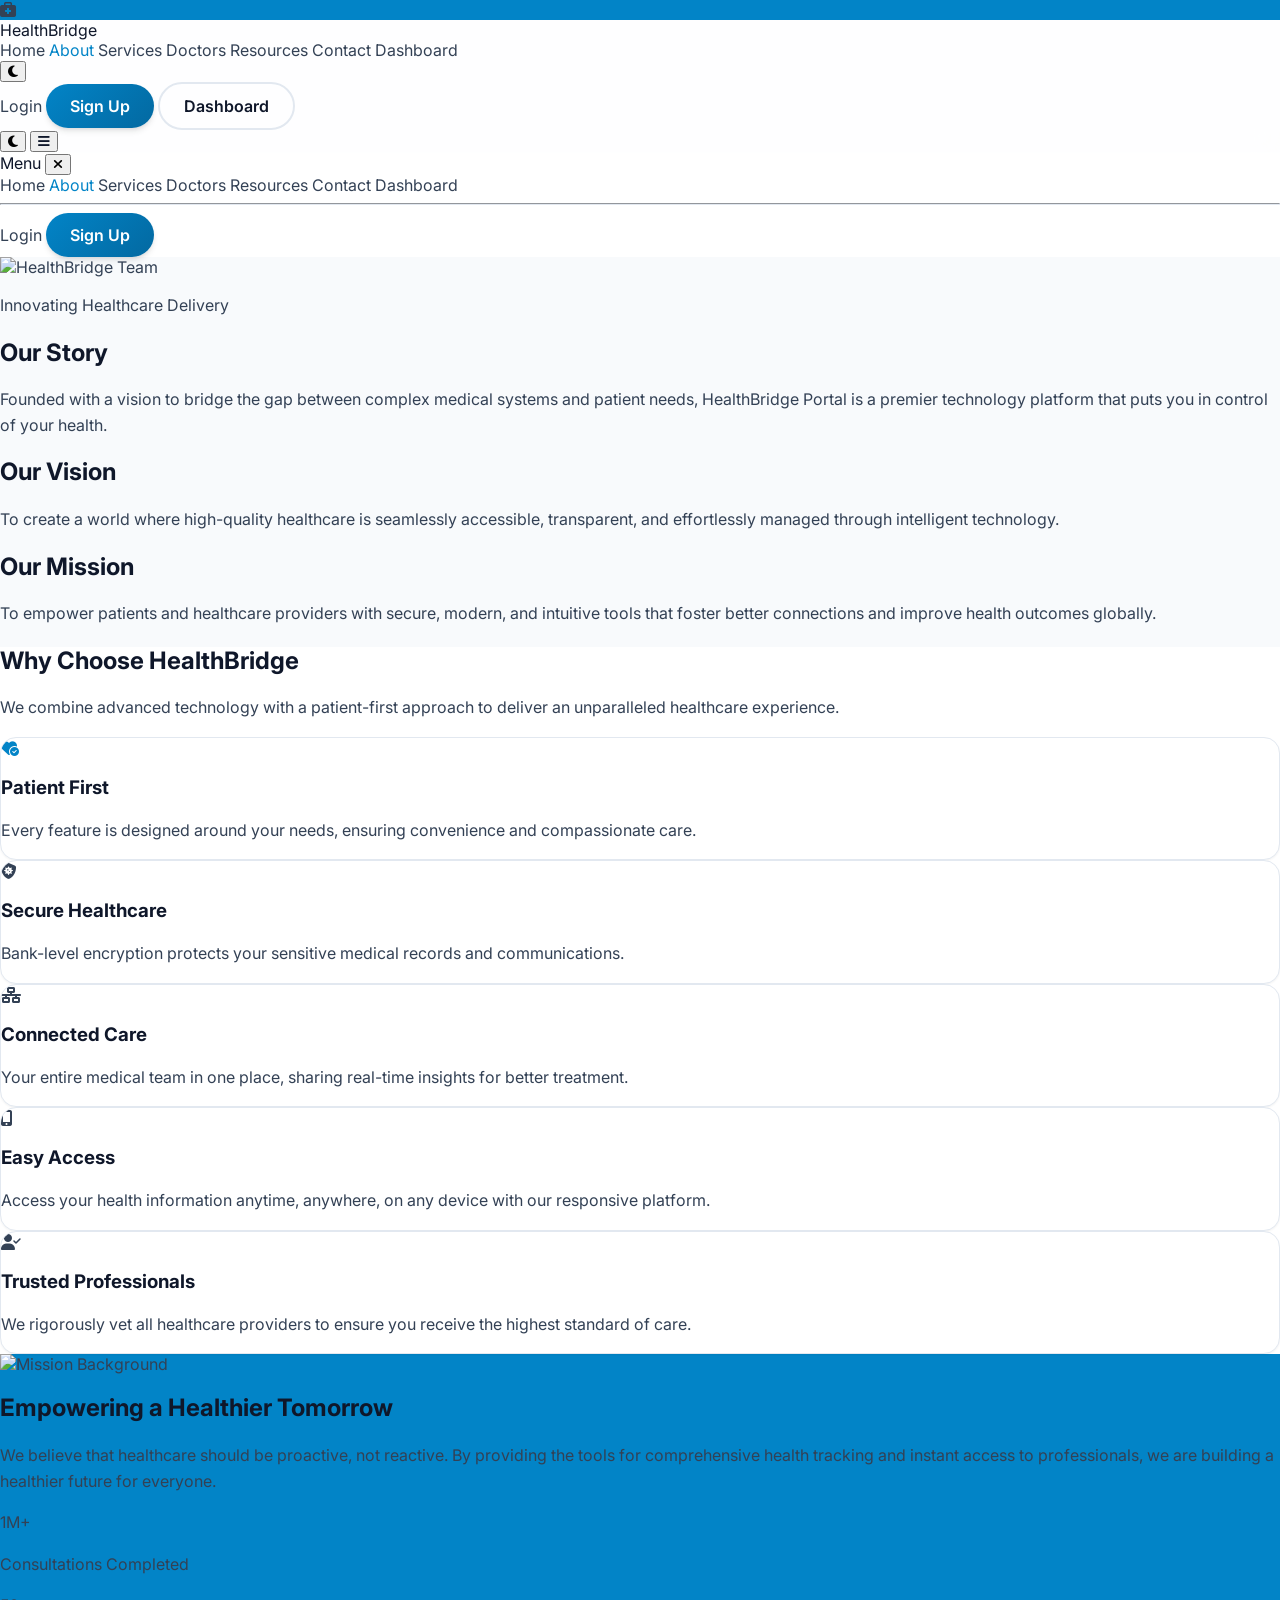
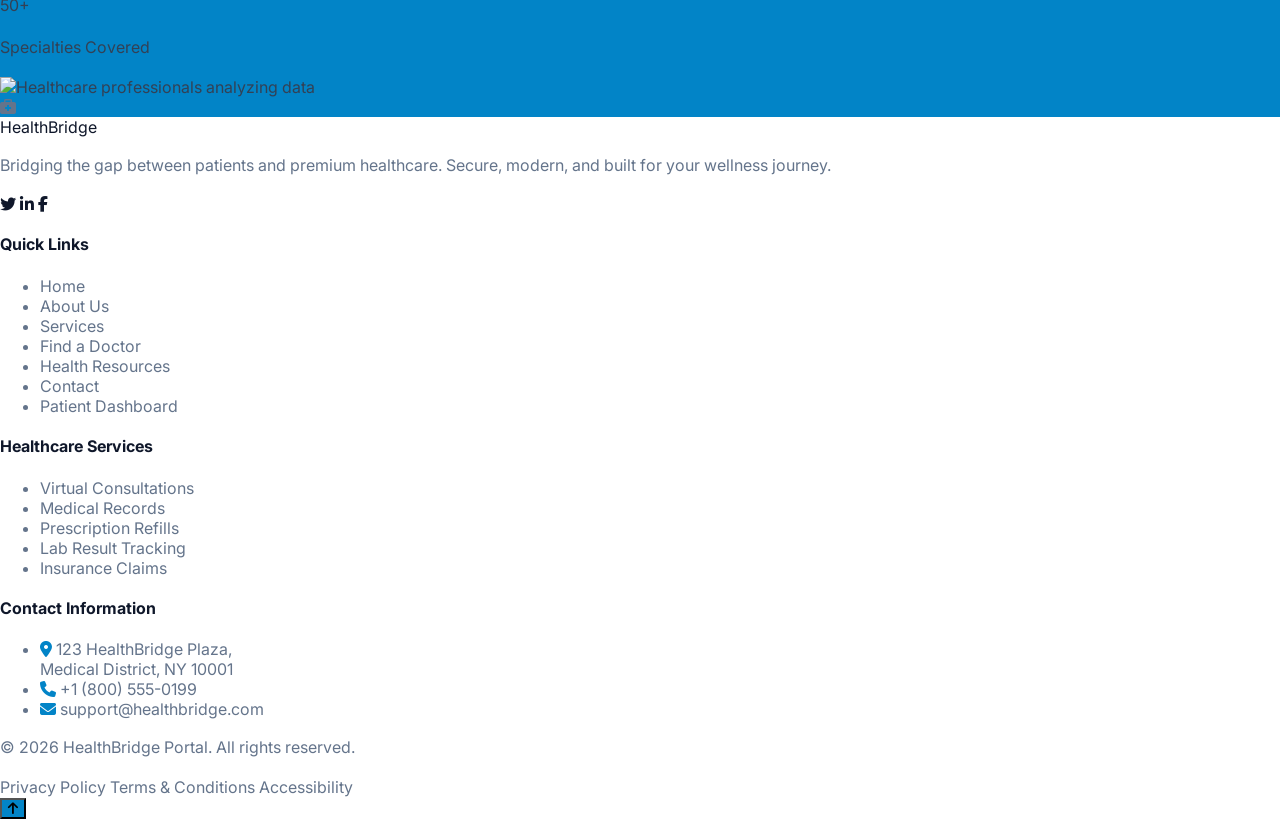
==== about.html @ a3073167 "first commit" ====
<!DOCTYPE html>
<html lang="en" dir="ltr">
<head>
    <meta charset="UTF-8">
    <meta name="viewport" content="width=device-width, initial-scale=1.0">
    <title>About Us | HealthBridge Portal</title>
    
    <script src="https://cdn.tailwindcss.com"></script>
    <script>
        tailwind.config = {
            darkMode: 'class',
            theme: {
                extend: {
                    colors: {
                        primary: { DEFAULT: '#0284c7', dark: '#0369a1' },
                        secondary: '#0f172a', accent: '#0ea5e9',
                        bgbase: 'var(--color-bg-base)', bgsurface: 'var(--color-bg-surface)',
                    }
                }
            }
        }
    </script>
    
    <link rel="stylesheet" href="https://cdnjs.cloudflare.com/ajax/libs/font-awesome/6.4.0/css/all.min.css">
    <link href="https://unpkg.com/aos@2.3.1/dist/aos.css" rel="stylesheet">
    <link rel="stylesheet" href="css/style.css">
</head>
<body class="antialiased selection:bg-primary selection:text-white overflow-x-hidden">

    <!-- Global Header Placeholder -->
    <div id="global-header"></div>
    
    <!-- Global Mobile Menu Placeholder -->
    <div id="global-mobile-menu"></div>

    <main class="pt-20">
        <!-- Section 1: About HealthBridge -->
        <section class="py-20 bg-base overflow-hidden">
            <div class="max-w-7xl mx-auto px-4 sm:px-6 lg:px-8">
                <div class="grid grid-cols-1 lg:grid-cols-2 gap-16 items-center">
                    <div class="relative rounded-[2rem] overflow-hidden shadow-2xl aspect-[4/3]" data-aos="fade-right">
                        <img src="https://images.unsplash.com/photo-1551076805-e1869033e561?auto=format&fit=crop&q=80&w=2000" alt="HealthBridge Team" class="w-full h-full object-cover">
                        <div class="absolute inset-0 bg-gradient-to-t from-black/60 to-transparent"></div>
                        <div class="absolute bottom-8 left-8 right-8 text-white">
                            <p class="font-bold text-2xl">Innovating Healthcare Delivery</p>
                        </div>
                    </div>
                    
                    <div data-aos="fade-left">
                        <h1 class="text-4xl md:text-5xl font-extrabold mb-6">Our Story</h1>
                        <p class="text-lg text-text-muted mb-6">
                            Founded with a vision to bridge the gap between complex medical systems and patient needs, HealthBridge Portal is a premier technology platform that puts you in control of your health.
                        </p>
                        <h2 class="text-2xl font-bold mb-4">Our Vision</h2>
                        <p class="text-text-muted mb-6">
                            To create a world where high-quality healthcare is seamlessly accessible, transparent, and effortlessly managed through intelligent technology.
                        </p>
                        <h2 class="text-2xl font-bold mb-4">Our Mission</h2>
                        <p class="text-text-muted">
                            To empower patients and healthcare providers with secure, modern, and intuitive tools that foster better connections and improve health outcomes globally.
                        </p>
                    </div>
                </div>
            </div>
        </section>

        <!-- Section 2: Why HealthBridge -->
        <section class="py-24 bg-surface">
            <div class="max-w-7xl mx-auto px-4 sm:px-6 lg:px-8">
                <div class="text-center mb-16" data-aos="fade-up">
                    <h2 class="text-3xl md:text-4xl font-bold mb-4">Why Choose HealthBridge</h2>
                    <p class="text-text-muted text-lg max-w-2xl mx-auto">We combine advanced technology with a patient-first approach to deliver an unparalleled healthcare experience.</p>
                </div>
                
                <div class="grid grid-cols-1 md:grid-cols-2 lg:grid-cols-3 gap-8">
                    <!-- Feature Cards -->
                    <div class="premium-card p-8 group" data-aos="zoom-in" data-aos-delay="100">
                        <div class="w-14 h-14 rounded-2xl bg-primary/10 text-primary flex items-center justify-center text-2xl mb-6 transition-transform group-hover:scale-110 group-hover:rotate-6">
                            <i class="fa-solid fa-heart-circle-check"></i>
                        </div>
                        <h3 class="text-xl font-bold mb-3">Patient First</h3>
                        <p class="text-text-muted">Every feature is designed around your needs, ensuring convenience and compassionate care.</p>
                    </div>
                    
                    <div class="premium-card p-8 group" data-aos="zoom-in" data-aos-delay="200">
                        <div class="w-14 h-14 rounded-2xl bg-teal-500/10 text-teal-600 flex items-center justify-center text-2xl mb-6 transition-transform group-hover:scale-110 group-hover:rotate-6">
                            <i class="fa-solid fa-shield-virus"></i>
                        </div>
                        <h3 class="text-xl font-bold mb-3">Secure Healthcare</h3>
                        <p class="text-text-muted">Bank-level encryption protects your sensitive medical records and communications.</p>
                    </div>

                    <div class="premium-card p-8 group" data-aos="zoom-in" data-aos-delay="300">
                        <div class="w-14 h-14 rounded-2xl bg-indigo-500/10 text-indigo-600 flex items-center justify-center text-2xl mb-6 transition-transform group-hover:scale-110 group-hover:rotate-6">
                            <i class="fa-solid fa-network-wired"></i>
                        </div>
                        <h3 class="text-xl font-bold mb-3">Connected Care</h3>
                        <p class="text-text-muted">Your entire medical team in one place, sharing real-time insights for better treatment.</p>
                    </div>

                    <div class="premium-card p-8 group" data-aos="zoom-in" data-aos-delay="400">
                        <div class="w-14 h-14 rounded-2xl bg-purple-500/10 text-purple-600 flex items-center justify-center text-2xl mb-6 transition-transform group-hover:scale-110 group-hover:rotate-6">
                            <i class="fa-solid fa-mobile-screen-button"></i>
                        </div>
                        <h3 class="text-xl font-bold mb-3">Easy Access</h3>
                        <p class="text-text-muted">Access your health information anytime, anywhere, on any device with our responsive platform.</p>
                    </div>

                    <div class="premium-card p-8 group md:col-span-2 md:w-1/2 md:mx-auto lg:col-span-1 lg:w-full" data-aos="zoom-in" data-aos-delay="500">
                        <div class="w-14 h-14 rounded-2xl bg-orange-500/10 text-orange-600 flex items-center justify-center text-2xl mb-6 transition-transform group-hover:scale-110 group-hover:rotate-6">
                            <i class="fa-solid fa-user-check"></i>
                        </div>
                        <h3 class="text-xl font-bold mb-3">Trusted Professionals</h3>
                        <p class="text-text-muted">We rigorously vet all healthcare providers to ensure you receive the highest standard of care.</p>
                    </div>
                </div>
            </div>
        </section>

        <!-- Section 3: Our Healthcare Mission -->
        <section class="py-24 bg-primary text-white overflow-hidden relative">
            <div class="absolute inset-0 opacity-10">
                <img src="https://images.unsplash.com/photo-1516549655169-df83a0774514?auto=format&fit=crop&q=80&w=2000" alt="Mission Background" class="w-full h-full object-cover">
            </div>
            <div class="max-w-7xl mx-auto px-4 sm:px-6 lg:px-8 relative z-10">
                <div class="grid grid-cols-1 lg:grid-cols-2 gap-12 items-center">
                    <div data-aos="fade-up-right" data-aos-duration="1000">
                        <h2 class="text-4xl md:text-5xl font-extrabold mb-6 leading-tight">Empowering a Healthier Tomorrow</h2>
                        <p class="text-lg text-blue-100 mb-8 leading-relaxed">
                            We believe that healthcare should be proactive, not reactive. By providing the tools for comprehensive health tracking and instant access to professionals, we are building a healthier future for everyone.
                        </p>
                        <div class="grid grid-cols-2 gap-8 border-t border-white/20 pt-8">
                            <div>
                                <p class="text-4xl font-bold mb-2">1M+</p>
                                <p class="text-sm text-blue-200">Consultations Completed</p>
                            </div>
                            <div>
                                <p class="text-4xl font-bold mb-2">50+</p>
                                <p class="text-sm text-blue-200">Specialties Covered</p>
                            </div>
                        </div>
                    </div>
                    
                    <div class="relative h-[400px] rounded-3xl overflow-hidden shadow-2xl border-4 border-white/20" data-aos="fade-up-left" data-aos-duration="1000" data-aos-delay="200">
                        <img src="https://images.unsplash.com/photo-1584982751601-97dcc096659c?auto=format&fit=crop&q=80&w=1000" alt="Healthcare professionals analyzing data" class="w-full h-full object-cover hover:scale-105 transition-transform duration-700">
                    </div>
                </div>
            </div>
        </section>
    </main>

    <!-- Global Footer Placeholder -->
    <div id="global-footer"></div>

    <script src="https://unpkg.com/aos@2.3.1/dist/aos.js"></script>
    <script src="js/components.js"></script>
    <script src="js/main.js"></script>
</body>
</html>
---- css/style.css ----
/* =========================================
   HealthBridge Portal - Base Styles
   ========================================= */

@import url('https://fonts.googleapis.com/css2?family=Inter:wght@300;400;500;600;700&display=swap');

/* --- CSS Variables --- */
:root {
  /* Color Palette - Light Mode */
  --color-primary: #0284c7; /* Soft Blue/Teal mix */
  --color-primary-dark: #0369a1;
  --color-secondary: #0f172a; /* Deep Navy */
  --color-accent: #0ea5e9; /* Light Cyan */
  
  --color-bg-base: #f8fafc;
  --color-bg-surface: #ffffff;
  --color-bg-alt: #f1f5f9;
  
  --color-text-base: #334155;
  --color-text-muted: #64748b;
  --color-text-heading: #0f172a;
  
  --color-border: #e2e8f0;
  --color-border-focus: #bae6fd;
  
  --shadow-sm: 0 1px 2px 0 rgb(0 0 0 / 0.05);
  --shadow-md: 0 4px 6px -1px rgb(0 0 0 / 0.1), 0 2px 4px -2px rgb(0 0 0 / 0.1);
  --shadow-lg: 0 10px 15px -3px rgb(0 0 0 / 0.1), 0 4px 6px -4px rgb(0 0 0 / 0.1);
  --shadow-float: 0 20px 25px -5px rgb(0 0 0 / 0.1), 0 8px 10px -6px rgb(0 0 0 / 0.1);
  
  --glass-bg: rgba(255, 255, 255, 0.8);
  --glass-border: rgba(255, 255, 255, 0.3);
}

/* Dark Mode Variables */
html.dark {
  --color-primary: #38bdf8;
  --color-primary-dark: #0ea5e9;
  --color-secondary: #f8fafc;
  --color-accent: #7dd3fc;
  
  --color-bg-base: #0f172a;
  --color-bg-surface: #1e293b;
  --color-bg-alt: #0f172a;
  
  --color-text-base: #cbd5e1;
  --color-text-muted: #94a3b8;
  --color-text-heading: #f8fafc;
  
  --color-border: #334155;
  --color-border-focus: #0369a1;
  
  --shadow-sm: 0 1px 2px 0 rgb(0 0 0 / 0.3);
  --shadow-md: 0 4px 6px -1px rgb(0 0 0 / 0.4), 0 2px 4px -2px rgb(0 0 0 / 0.4);
  --shadow-lg: 0 10px 15px -3px rgb(0 0 0 / 0.5), 0 4px 6px -4px rgb(0 0 0 / 0.5);
  --shadow-float: 0 20px 25px -5px rgb(0 0 0 / 0.6), 0 8px 10px -6px rgb(0 0 0 / 0.6);
  
  --glass-bg: rgba(30, 41, 59, 0.8);
  --glass-border: rgba(51, 65, 85, 0.5);
}

/* --- Base Resets & Typography --- */
html {
  scroll-behavior: smooth;
  font-family: 'Inter', sans-serif;
  background-color: var(--color-bg-base);
  color: var(--color-text-base);
  transition: background-color 0.3s ease, color 0.3s ease;
  overflow-x: hidden;
}

body {
  margin: 0;
  padding: 0;
  overflow-x: hidden;
}

h1, h2, h3, h4, h5, h6 {
  color: var(--color-text-heading);
  font-weight: 700;
  line-height: 1.2;
}

p {
  line-height: 1.6;
}

a {
  text-decoration: none;
  color: inherit;
  transition: color 0.3s ease;
}

/* --- Utility Classes for Custom Variables --- */
.bg-base { background-color: var(--color-bg-base); }
.bg-surface { background-color: var(--color-bg-surface); }
.bg-alt { background-color: var(--color-bg-alt); }
.bg-primary { background-color: var(--color-primary); }

.text-primary { color: var(--color-primary); }
.text-heading { color: var(--color-text-heading); }
.text-base-color { color: var(--color-text-base); }
.text-muted { color: var(--color-text-muted); }

.border-custom { border-color: var(--color-border); }

/* --- Components --- */
.glass-header {
  background: var(--glass-bg);
  backdrop-filter: blur(12px);
  -webkit-backdrop-filter: blur(12px);
  border-bottom: 1px solid var(--glass-border);
}

.btn-primary {
  background: linear-gradient(135deg, var(--color-primary), var(--color-primary-dark));
  color: #ffffff;
  padding: 0.75rem 1.5rem;
  border-radius: 9999px;
  font-weight: 600;
  transition: all 0.3s ease;
  display: inline-flex;
  align-items: center;
  justify-content: center;
  gap: 0.5rem;
  box-shadow: var(--shadow-md);
  border: none;
  cursor: pointer;
}
.btn-primary:hover {
  transform: translateY(-2px);
  box-shadow: var(--shadow-lg);
}

.btn-secondary {
  background-color: transparent;
  color: var(--color-text-heading);
  padding: 0.75rem 1.5rem;
  border-radius: 9999px;
  font-weight: 600;
  transition: all 0.3s ease;
  border: 2px solid var(--color-border);
  display: inline-flex;
  align-items: center;
  justify-content: center;
  gap: 0.5rem;
  cursor: pointer;
}
.btn-secondary:hover {
  border-color: var(--color-primary);
  color: var(--color-primary);
  background-color: rgba(2, 132, 199, 0.05);
}
html.dark .btn-secondary:hover {
  background-color: rgba(56, 189, 248, 0.05);
}

.premium-card {
  background-color: var(--color-bg-surface);
  border-radius: 1rem;
  border: 1px solid var(--color-border);
  box-shadow: var(--shadow-sm);
  transition: all 0.3s ease;
  overflow: hidden;
}
.premium-card:hover {
  transform: translateY(-5px);
  box-shadow: var(--shadow-float);
  border-color: var(--color-primary);
}

/* --- RTL Support --- */
html[dir="rtl"] { text-align: right; }
html[dir="rtl"] .ml-auto { margin-right: auto; margin-left: 0; }
html[dir="rtl"] .mr-auto { margin-left: auto; margin-right: 0; }
html[dir="rtl"] .text-left { text-align: right; }
html[dir="rtl"] .text-right { text-align: left; }
html[dir="rtl"] .space-x-4 > * + * { margin-left: 0; margin-right: 1rem; }

/* Animations */
@keyframes floating {
  0% { transform: translateY(0px); }
  50% { transform: translateY(-15px); }
  100% { transform: translateY(0px); }
}
.animate-floating { animation: floating 4s ease-in-out infinite; }
.animate-floating-delayed { animation: floating 4s ease-in-out 2s infinite; }

::-webkit-scrollbar { width: 8px; }
::-webkit-scrollbar-track { background: var(--color-bg-base); }
::-webkit-scrollbar-thumb { background: var(--color-border); border-radius: 4px; }
::-webkit-scrollbar-thumb:hover { background: var(--color-primary); }
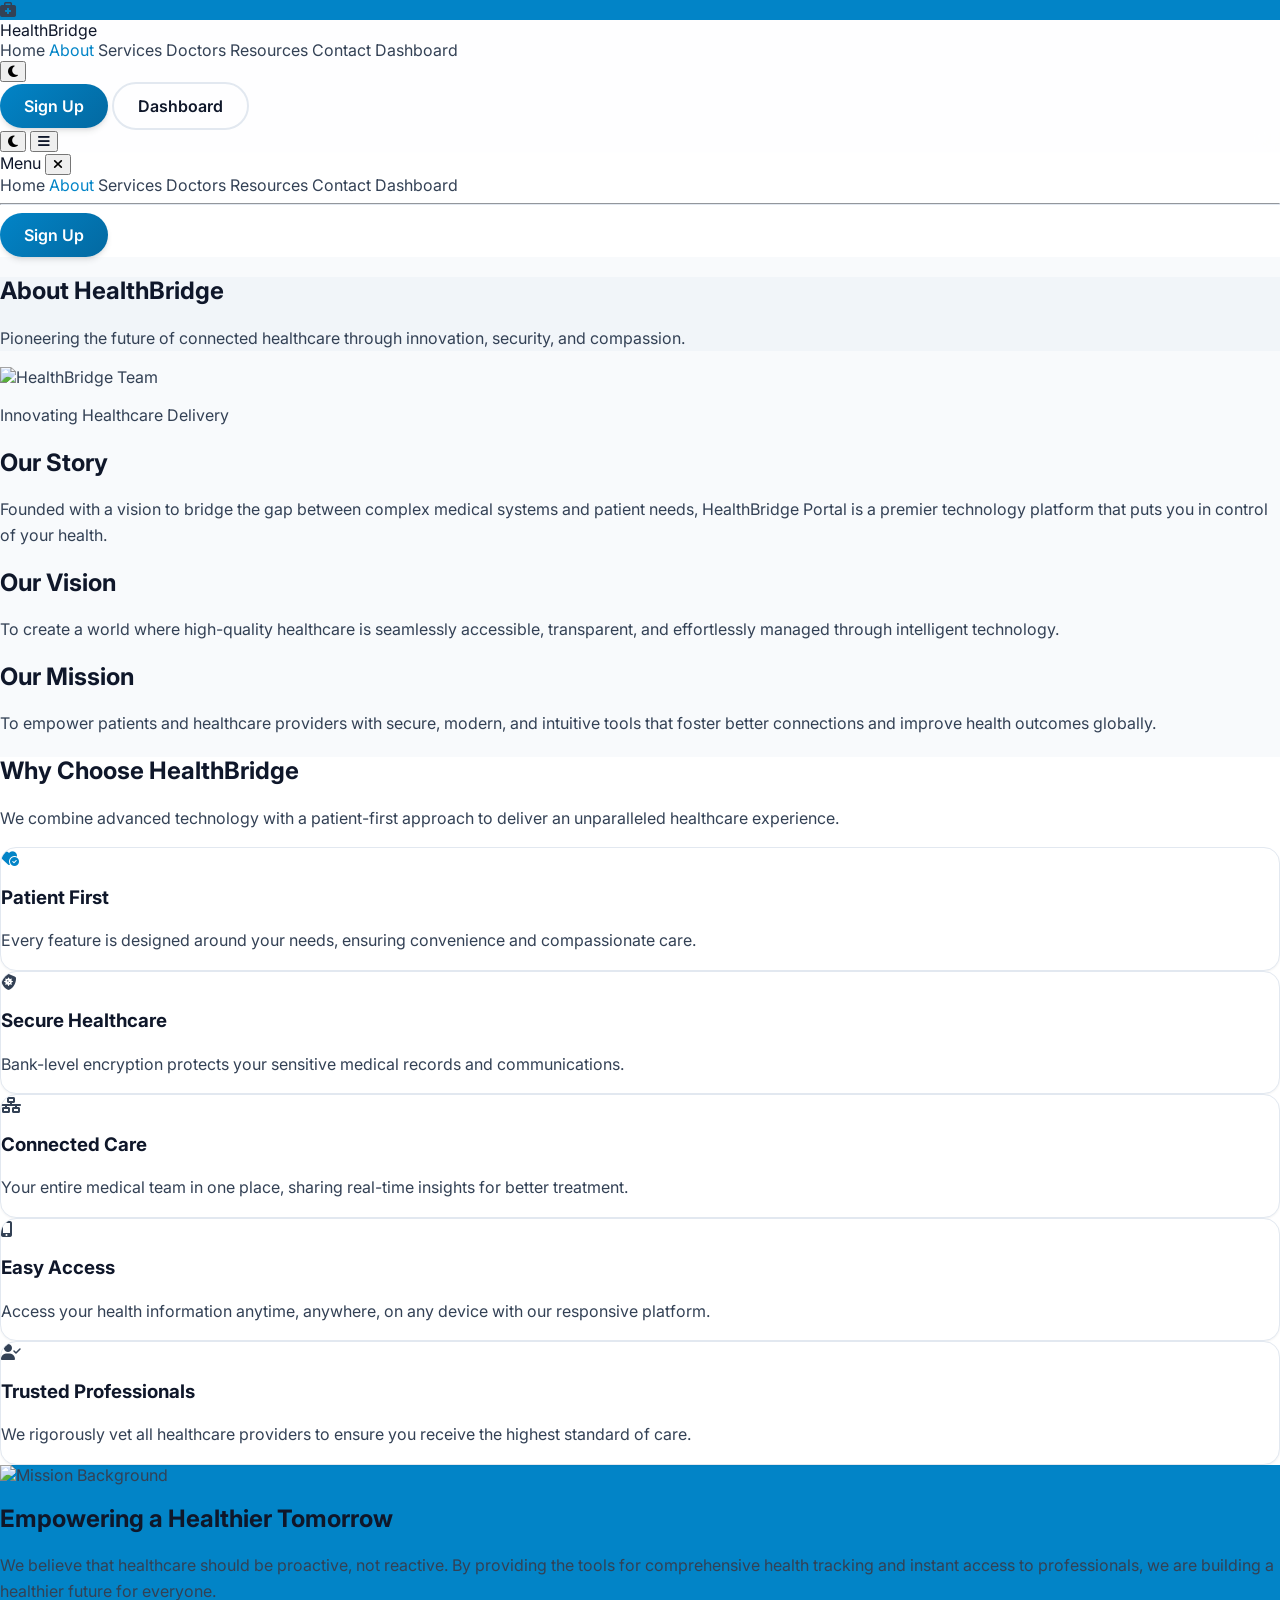
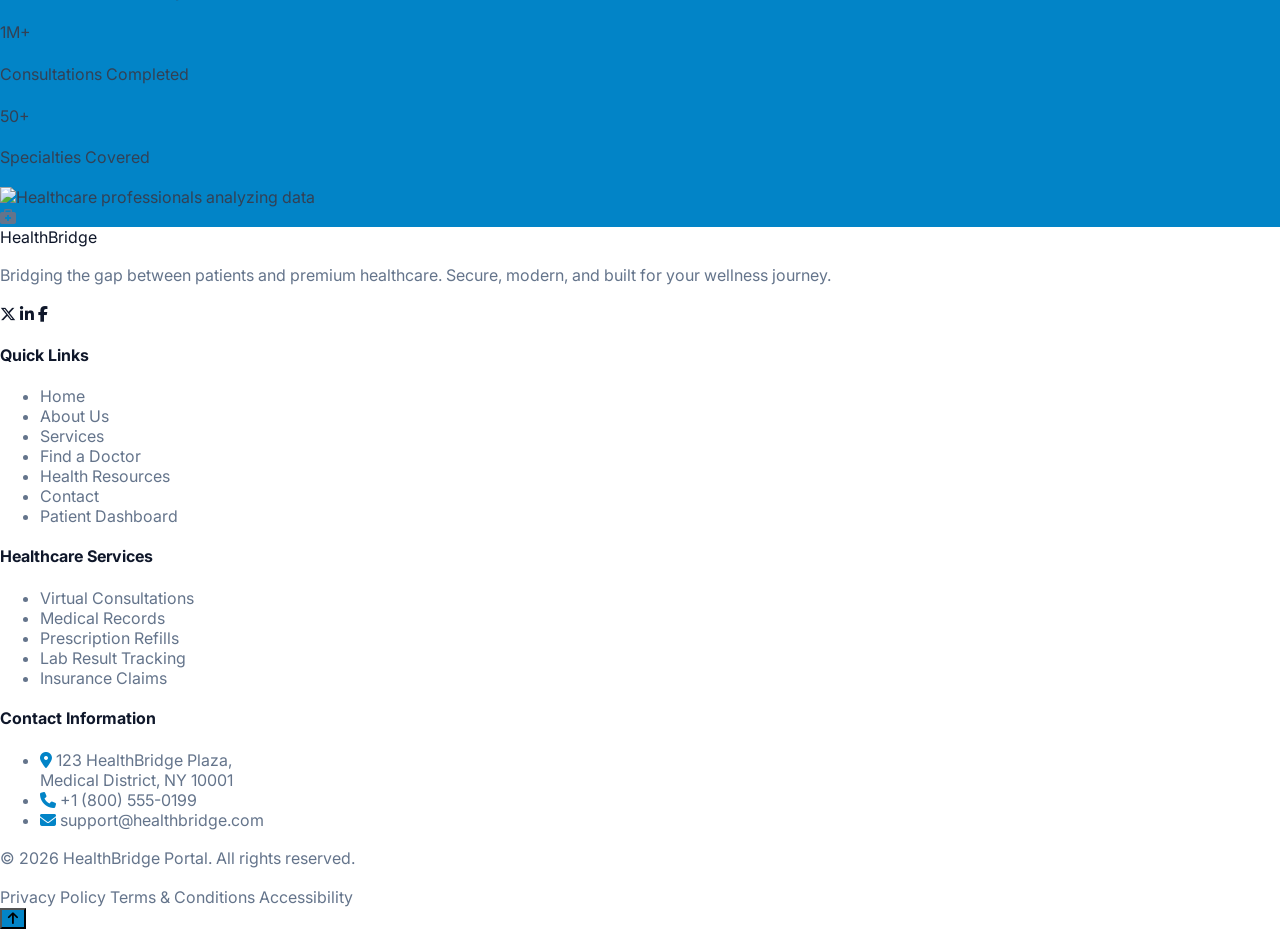
==== commit 0a5f00fb: "corrections" ====
--- a/about.html
+++ b/about.html
@@ -2,6 +2,7 @@
 <html lang="en" dir="ltr">
 <head>
     <meta charset="UTF-8">
+    <link rel="icon" type="image/svg+xml" href="favicon.svg">
     <meta name="viewport" content="width=device-width, initial-scale=1.0">
     <title>About Us | HealthBridge Portal</title>
     
@@ -21,7 +22,7 @@
         }
     </script>
     
-    <link rel="stylesheet" href="https://cdnjs.cloudflare.com/ajax/libs/font-awesome/6.4.0/css/all.min.css">
+    <link rel="stylesheet" href="https://cdnjs.cloudflare.com/ajax/libs/font-awesome/6.6.0/css/all.min.css">
     <link href="https://unpkg.com/aos@2.3.1/dist/aos.css" rel="stylesheet">
     <link rel="stylesheet" href="css/style.css">
 </head>
@@ -34,6 +35,16 @@
     <div id="global-mobile-menu"></div>
 
     <main class="pt-20">
+        <!-- Hero Section -->
+        <section class="relative py-24 md:py-32 lg:py-40 flex items-center justify-center overflow-hidden bg-alt">
+            <div class="absolute inset-0 bg-primary/5"></div>
+            <div class="absolute inset-0 bg-[url('https://images.unsplash.com/photo-1579684385127-1ef15d508118?auto=format&fit=crop&q=80&w=2000')] bg-cover bg-center opacity-10 dark:opacity-5"></div>
+            <div class="relative z-10 text-center px-4 max-w-4xl mx-auto" data-aos="fade-up">
+                <h1 class="text-5xl md:text-6xl lg:text-7xl font-extrabold text-heading mb-6 tracking-tight">About <span class="text-transparent bg-clip-text bg-gradient-to-r from-primary to-accent">HealthBridge</span></h1>
+                <p class="text-xl md:text-2xl text-text-muted leading-relaxed">Pioneering the future of connected healthcare through innovation, security, and compassion.</p>
+            </div>
+        </section>
+
         <!-- Section 1: About HealthBridge -->
         <section class="py-20 bg-base overflow-hidden">
             <div class="max-w-7xl mx-auto px-4 sm:px-6 lg:px-8">
@@ -157,3 +168,4 @@
     <script src="js/main.js"></script>
 </body>
 </html>
+
